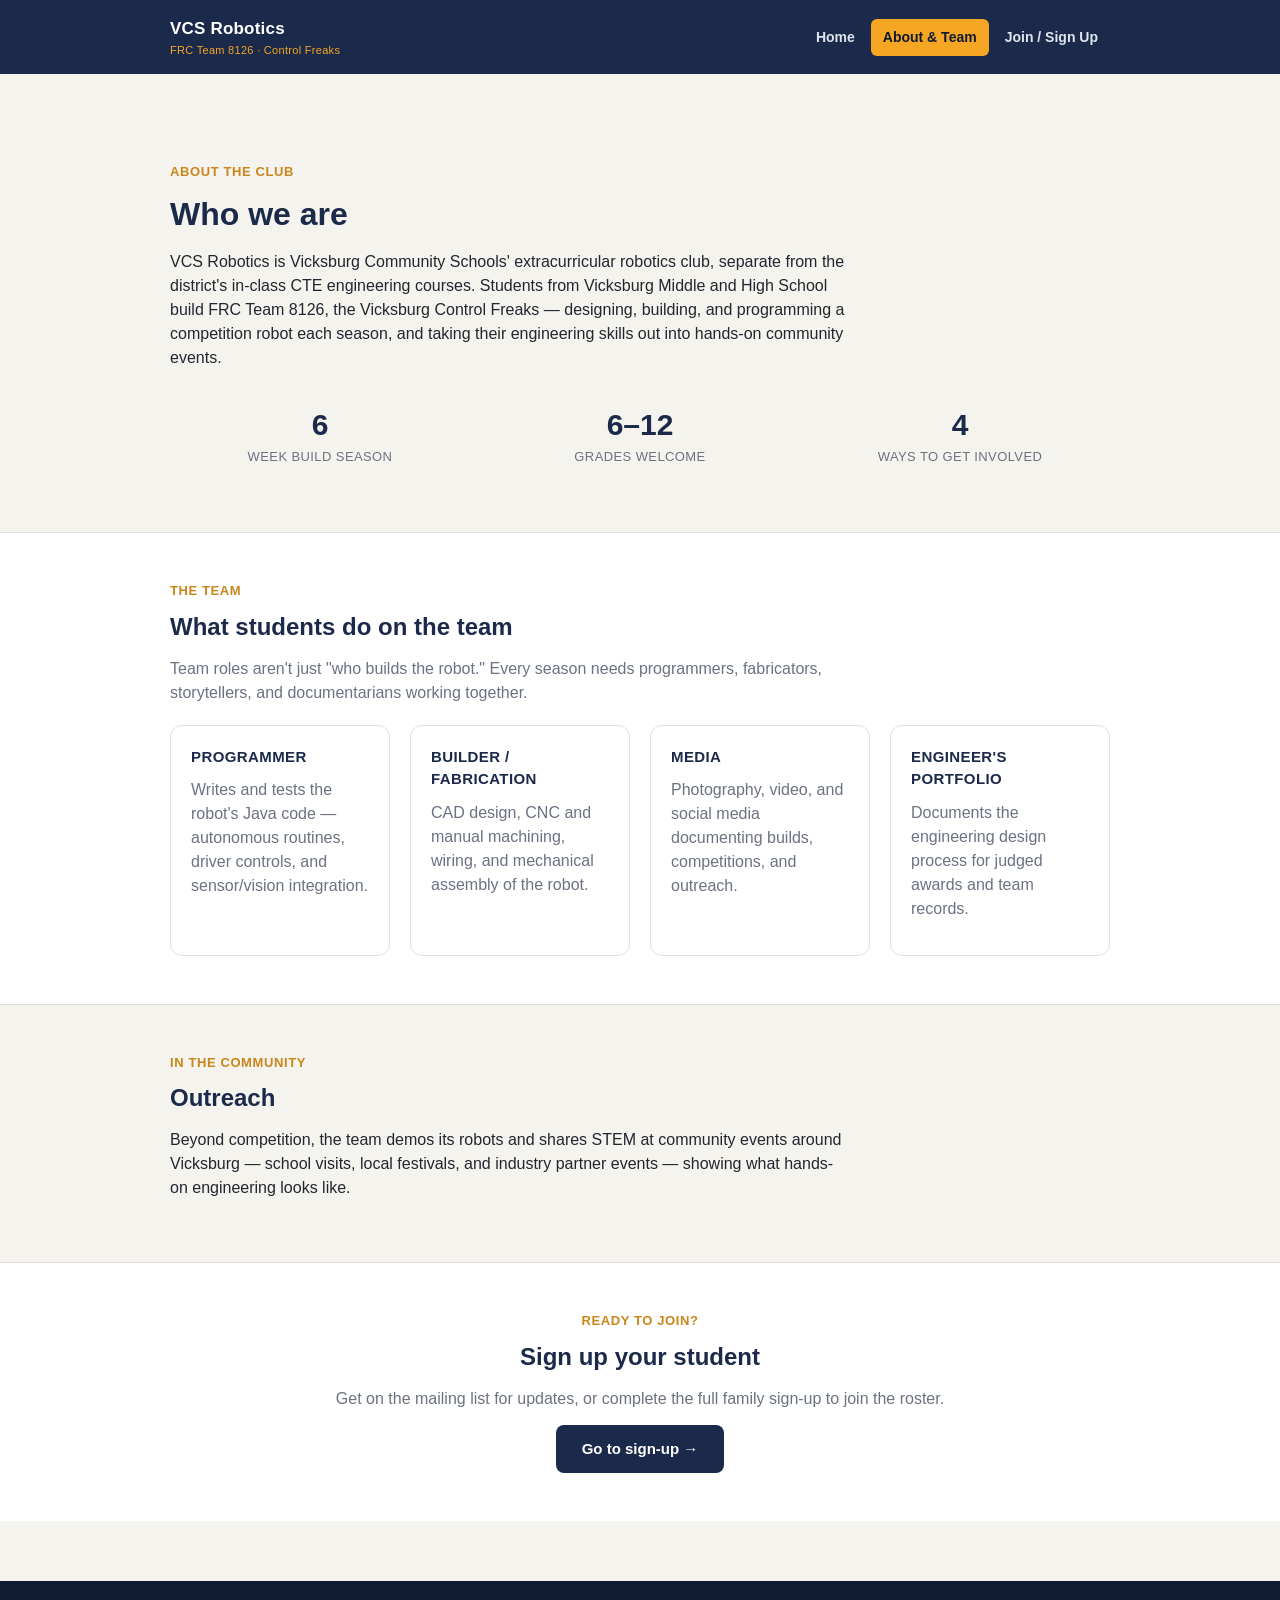
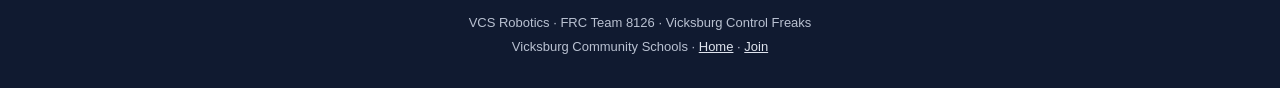
==== about.html @ a18f492f "Initial VCS Robotics club site: landing/about/join, subscribe+unsubscribe flow, admin export Co-Auth" ====
<!DOCTYPE html>
<html lang="en">
<head>
<meta charset="UTF-8">
<meta name="viewport" content="width=device-width, initial-scale=1.0">
<title>About &amp; Team — VCS Robotics</title>
<meta name="description" content="About VCS Robotics and FRC Team 8126, the Vicksburg Control Freaks.">
<link rel="stylesheet" href="css/style.css">
</head>
<body>

<header class="site-header">
  <div class="inner">
    <a class="brand" href="index.html">
      <span>
        <span class="brand-name">VCS Robotics</span>
        <span class="brand-sub">FRC Team 8126 · Control Freaks</span>
      </span>
    </a>
    <nav class="site-nav">
      <a href="index.html">Home</a>
      <a href="about.html" class="active">About &amp; Team</a>
      <a href="join.html">Join / Sign Up</a>
    </nav>
  </div>
</header>

<main>
  <section class="section">
    <div class="wrap">
      <p class="eyebrow">About the club</p>
      <h1>Who we are</h1>
      <p style="max-width:680px;">
        VCS Robotics is Vicksburg Community Schools' extracurricular robotics club, separate from the district's
        in-class CTE engineering courses. Students from Vicksburg Middle and High School build FRC Team 8126,
        the Vicksburg Control Freaks — designing, building, and programming a competition robot each season,
        and taking their engineering skills out into hands-on community events.
      </p>

      <div class="grid" style="margin-top:12px;">
        <div class="stat"><div class="num">6</div><div class="label">Week Build Season</div></div>
        <div class="stat"><div class="num">6–12</div><div class="label">Grades Welcome</div></div>
        <div class="stat"><div class="num">4</div><div class="label">Ways to Get Involved</div></div>
      </div>
    </div>
  </section>

  <section class="section section-alt">
    <div class="wrap">
      <p class="eyebrow">The team</p>
      <h2>What students do on the team</h2>
      <p class="muted" style="max-width:680px;">
        Team roles aren't just "who builds the robot." Every season needs programmers, fabricators,
        storytellers, and documentarians working together.
      </p>
      <div class="grid team-grid" style="margin-top:20px;">
        <div class="card">
          <h3>Programmer</h3>
          <p class="muted">Writes and tests the robot's Java code — autonomous routines, driver controls, and sensor/vision integration.</p>
        </div>
        <div class="card">
          <h3>Builder / Fabrication</h3>
          <p class="muted">CAD design, CNC and manual machining, wiring, and mechanical assembly of the robot.</p>
        </div>
        <div class="card">
          <h3>Media</h3>
          <p class="muted">Photography, video, and social media documenting builds, competitions, and outreach.</p>
        </div>
        <div class="card">
          <h3>Engineer's Portfolio</h3>
          <p class="muted">Documents the engineering design process for judged awards and team records.</p>
        </div>
      </div>
    </div>
  </section>

  <section class="section">
    <div class="wrap">
      <p class="eyebrow">In the community</p>
      <h2>Outreach</h2>
      <p style="max-width:680px;">
        Beyond competition, the team demos its robots and shares STEM at community events around Vicksburg —
        school visits, local festivals, and industry partner events — showing what hands-on engineering looks like.
      </p>
    </div>
  </section>

  <section class="section section-alt" style="text-align:center;">
    <div class="wrap">
      <p class="eyebrow">Ready to join?</p>
      <h2>Sign up your student</h2>
      <p class="muted">Get on the mailing list for updates, or complete the full family sign-up to join the roster.</p>
      <a class="btn btn-navy" href="join.html">Go to sign-up →</a>
    </div>
  </section>
</main>

<footer class="site-footer">
  <div class="wrap">
    <p>VCS Robotics · FRC Team 8126 · Vicksburg Control Freaks</p>
    <p>Vicksburg Community Schools · <a href="index.html">Home</a> · <a href="join.html">Join</a></p>
  </div>
</footer>

</body>
</html>
---- css/style.css ----
/* VCS Robotics Club — shared site styles
   Palette matches the CTE parent sign-up form (navy + gold/amber). */

:root {
  --navy: #1b2a4a;
  --navy-light: #2c4270;
  --navy-dark: #101a30;
  --gold: #f5a623;
  --gold-dark: #c9861b;
  --bg: #f5f3ee;
  --card: #ffffff;
  --text: #22262f;
  --muted: #6b7280;
  --border: #e2e0d8;
  --danger: #b3261e;
  --success: #1e7a3d;
}

* { box-sizing: border-box; }

html, body {
  margin: 0;
  padding: 0;
}

body {
  background: var(--bg);
  font-family: Arial, Helvetica, sans-serif;
  color: var(--text);
  line-height: 1.5;
}

a { color: var(--navy-light); }
a:hover { color: var(--navy); }

img { max-width: 100%; display: block; }

/* ── Site header / nav ─────────────────────────────────────── */
.site-header {
  background: var(--navy);
  color: #fff;
}

.site-header .inner {
  max-width: 980px;
  margin: 0 auto;
  padding: 16px 20px;
  display: flex;
  align-items: center;
  justify-content: space-between;
  gap: 16px;
  flex-wrap: wrap;
}

.brand {
  display: flex;
  align-items: center;
  gap: 10px;
  text-decoration: none;
  color: #fff;
}

.brand .brand-name {
  font-weight: bold;
  font-size: 17px;
  letter-spacing: 0.2px;
}

.brand .brand-sub {
  display: block;
  font-size: 11px;
  color: var(--gold);
  font-weight: normal;
  letter-spacing: 0.3px;
}

.site-nav {
  display: flex;
  gap: 4px;
  flex-wrap: wrap;
}

.site-nav a {
  color: #dfe4ee;
  text-decoration: none;
  font-size: 14px;
  font-weight: bold;
  padding: 8px 12px;
  border-radius: 6px;
}

.site-nav a:hover { background: var(--navy-light); color: #fff; }
.site-nav a.active { background: var(--gold); color: var(--navy-dark); }

/* ── Layout helpers ────────────────────────────────────────── */
.wrap { max-width: 980px; margin: 0 auto; padding: 0 20px; }
.narrow { max-width: 560px; margin: 0 auto; padding: 0 16px; }

main { padding: 40px 0 60px; }

.section { padding: 48px 0; }
.section + .section { border-top: 1px solid var(--border); }
.section-alt { background: #fff; }

.eyebrow {
  color: var(--gold-dark);
  font-size: 13px;
  font-weight: bold;
  text-transform: uppercase;
  letter-spacing: 0.6px;
  margin: 0 0 8px;
}

h1, h2, h3 { color: var(--navy); margin: 0 0 12px; }
h1 { font-size: 32px; }
h2 { font-size: 24px; }
h3 { font-size: 17px; }
p { margin: 0 0 14px; color: var(--text); }
.muted { color: var(--muted); }

/* ── Hero ──────────────────────────────────────────────────── */
.hero {
  background: linear-gradient(135deg, var(--navy) 0%, var(--navy-dark) 100%);
  color: #fff;
  padding: 64px 0;
  text-align: center;
}

.hero .eyebrow { color: var(--gold); }
.hero h1 { color: #fff; font-size: clamp(28px, 5vw, 44px); margin-bottom: 14px; }
.hero p.lead { color: #cfd6e4; font-size: 17px; max-width: 620px; margin: 0 auto 28px; }

.btn {
  display: inline-block;
  padding: 13px 26px;
  border-radius: 8px;
  font-size: 15px;
  font-weight: bold;
  text-decoration: none;
  cursor: pointer;
  border: none;
}

.btn-gold { background: var(--gold); color: var(--navy-dark); }
.btn-gold:hover { background: var(--gold-dark); color: var(--navy-dark); }
.btn-outline { background: transparent; color: #fff; border: 1.5px solid rgba(255,255,255,0.6); }
.btn-outline:hover { background: rgba(255,255,255,0.1); color: #fff; }
.btn-navy { background: var(--navy); color: #fff; }
.btn-navy:hover { background: var(--navy-light); color: #fff; }

.hero-actions { display: flex; gap: 12px; justify-content: center; flex-wrap: wrap; }

/* ── Cards / grids ─────────────────────────────────────────── */
.grid {
  display: grid;
  gap: 20px;
  grid-template-columns: repeat(auto-fit, minmax(220px, 1fr));
}

.card {
  background: var(--card);
  border: 1px solid var(--border);
  border-radius: 12px;
  padding: 20px;
}

.card h2, .card h3 {
  font-size: 15px;
  text-transform: uppercase;
  letter-spacing: 0.4px;
  color: var(--navy);
  margin: 0 0 10px;
}

.stat {
  text-align: center;
  padding: 18px 10px;
}
.stat .num { font-size: 30px; font-weight: bold; color: var(--navy); }
.stat .label { font-size: 13px; color: var(--muted); text-transform: uppercase; letter-spacing: 0.4px; }

.roles-grid, .team-grid { grid-template-columns: repeat(auto-fit, minmax(200px, 1fr)); }

/* ── Forms (shared by join / unsubscribe / admin) ─────────────*/
label {
  display: block;
  font-size: 13px;
  color: var(--muted);
  margin: 12px 0 4px;
}

input[type=text], input[type=email], input[type=tel], input[type=password], select {
  width: 100%;
  padding: 10px 12px;
  font-size: 15px;
  border: 1px solid var(--border);
  border-radius: 8px;
  background: #fff;
  color: var(--text);
}

input:focus, select:focus { outline: 2px solid var(--navy-light); outline-offset: 1px; }

.row2 { display: grid; grid-template-columns: 1fr 1fr; gap: 12px; }
@media (max-width: 520px) { .row2 { grid-template-columns: 1fr; } }

.child-block {
  border: 1px solid var(--border);
  border-radius: 10px;
  padding: 16px;
  margin-top: 14px;
  background: #fafafa;
  position: relative;
}

.child-title { font-size: 13px; font-weight: bold; color: var(--navy); margin-bottom: 4px; }

.remove-child {
  position: absolute; top: 12px; right: 12px;
  background: none; border: none; color: var(--danger);
  font-size: 13px; cursor: pointer; text-decoration: underline;
}

.roles { display: grid; grid-template-columns: 1fr 1fr; gap: 8px; margin-top: 6px; }
.roles label {
  display: flex; align-items: center; gap: 8px;
  font-size: 14px; color: var(--text); margin: 0;
  background: #fff; border: 1px solid var(--border);
  border-radius: 8px; padding: 8px 10px; cursor: pointer;
}
.roles input { width: auto; }

.add-child-btn, .submit-btn {
  width: 100%; padding: 13px; border-radius: 8px;
  font-size: 15px; font-weight: bold; cursor: pointer; margin-top: 16px; border: none;
}
.add-child-btn { background: #fff; border: 1.5px dashed var(--navy-light); color: var(--navy-light); }
.submit-btn { background: var(--navy); color: #fff; }
.submit-btn:disabled { opacity: 0.6; cursor: not-allowed; }

.error-msg { color: var(--danger); font-size: 13px; margin-top: 8px; display: none; }
.info-msg { color: var(--navy); font-size: 13px; margin-top: 8px; display: none; }

.confirm-screen { text-align: center; padding: 40px 20px; }
.confirm-screen h2 { color: var(--navy); font-size: 22px; }
.confirm-screen p { color: var(--muted); }
.confirm-screen .checkmark { font-size: 56px; display: block; margin-bottom: 16px; }
.confirm-screen button, .confirm-screen a.btn {
  margin-top: 20px;
}

/* ── Footer ────────────────────────────────────────────────── */
.site-footer {
  background: var(--navy-dark);
  color: #b9c1d1;
  padding: 28px 0;
  font-size: 13px;
  text-align: center;
}
.site-footer a { color: #dfe4ee; }
.site-footer p { color: #b9c1d1; margin: 4px 0; }

/* ── Misc ──────────────────────────────────────────────────── */
table { width: 100%; border-collapse: collapse; font-size: 14px; }
table th, table td { text-align: left; padding: 8px 10px; border-bottom: 1px solid var(--border); }
table th { color: var(--navy); font-size: 12px; text-transform: uppercase; letter-spacing: 0.3px; }

.badge {
  display: inline-block; padding: 2px 8px; border-radius: 999px;
  font-size: 11px; font-weight: bold; text-transform: uppercase;
}
.badge-subscribed { background: #e3f4e8; color: var(--success); }
.badge-unsubscribed { background: #f6e2e0; color: var(--danger); }
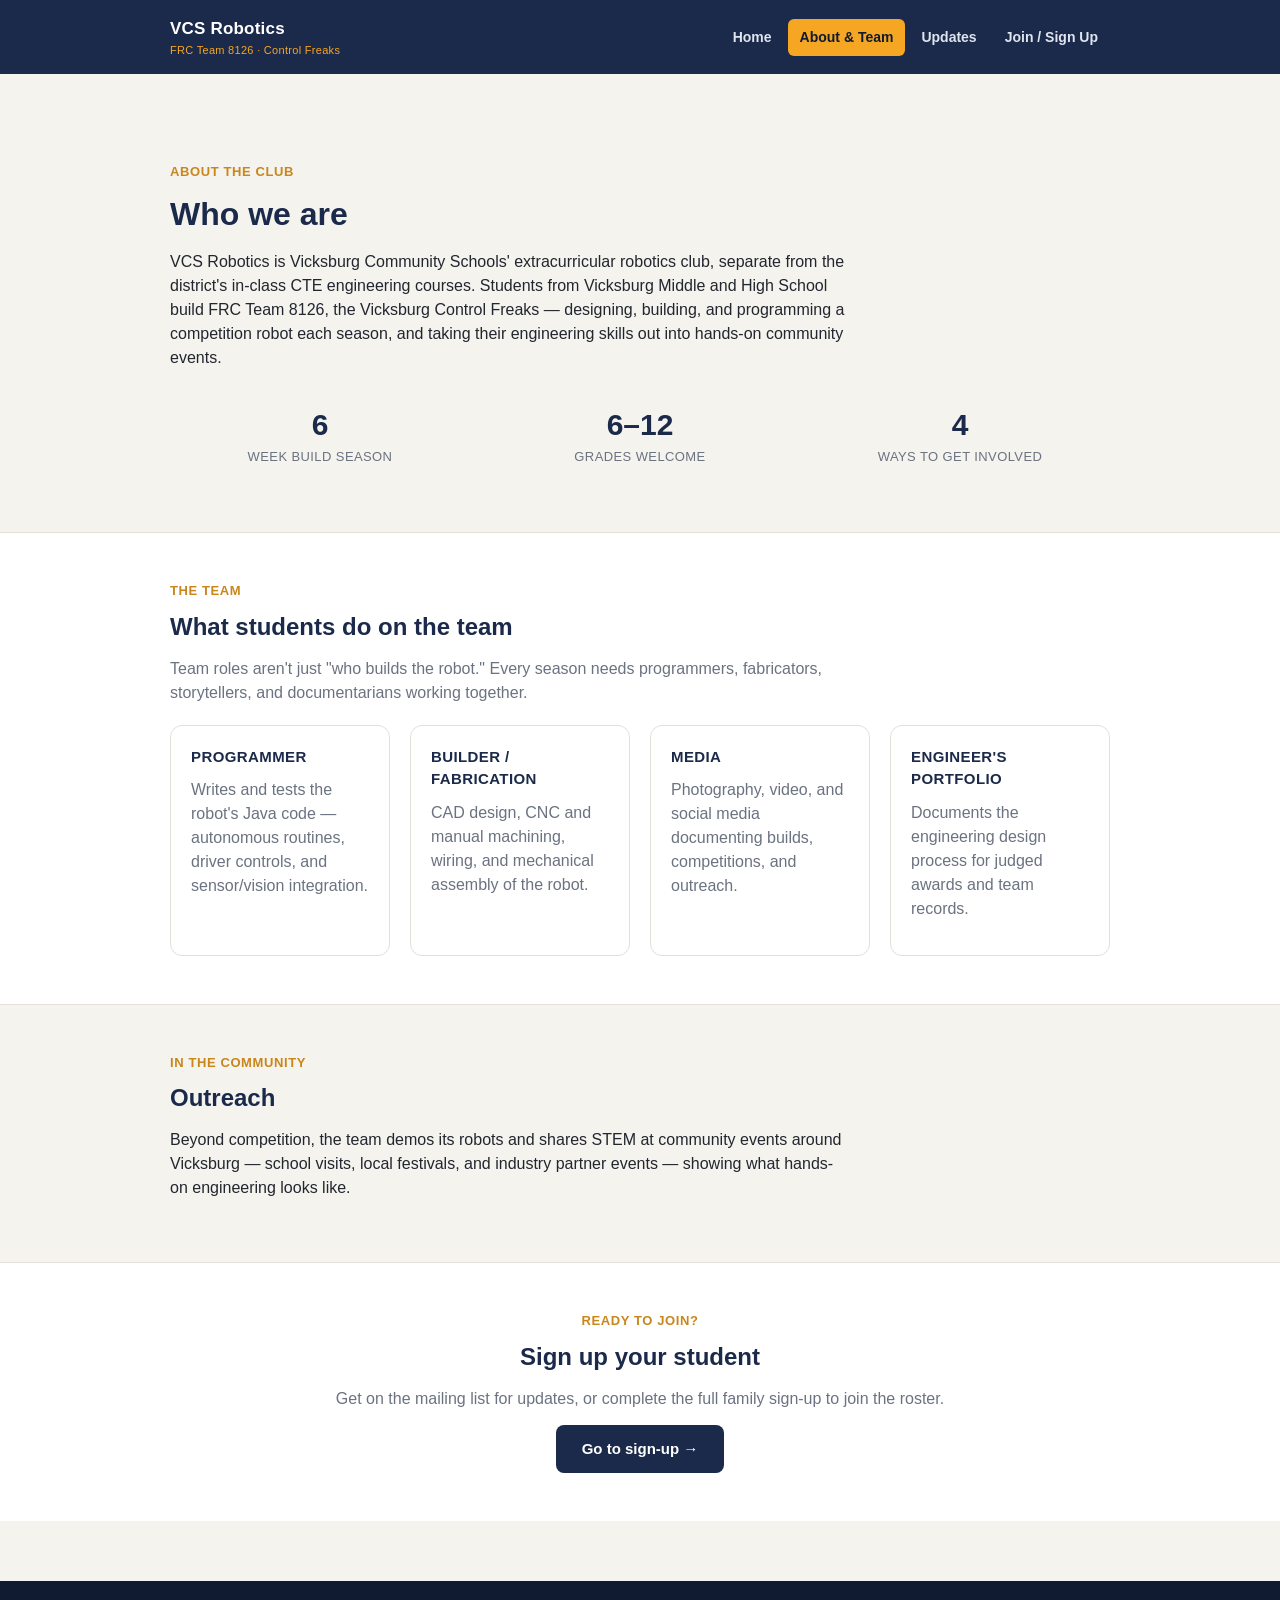
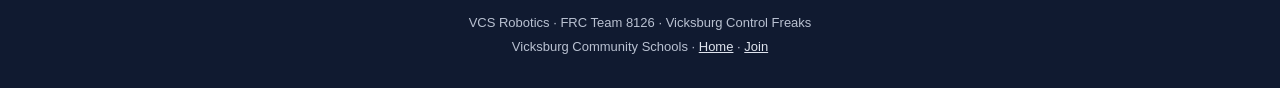
==== commit 2b9ec900: "Add team communications system, admin roster/quick-links - New "Communications" sheet + backend: pos" ====
--- a/about.html
+++ b/about.html
@@ -20,6 +20,7 @@
     <nav class="site-nav">
       <a href="index.html">Home</a>
       <a href="about.html" class="active">About &amp; Team</a>
+      <a href="updates.html">Updates</a>
       <a href="join.html">Join / Sign Up</a>
     </nav>
   </div>
--- a/css/style.css
+++ b/css/style.css
@@ -189,17 +189,20 @@
   margin: 12px 0 4px;
 }
 
-input[type=text], input[type=email], input[type=tel], input[type=password], select {
+input[type=text], input[type=email], input[type=tel], input[type=password], select, textarea {
   width: 100%;
   padding: 10px 12px;
   font-size: 15px;
+  font-family: inherit;
   border: 1px solid var(--border);
   border-radius: 8px;
   background: #fff;
   color: var(--text);
 }
 
-input:focus, select:focus { outline: 2px solid var(--navy-light); outline-offset: 1px; }
+textarea { resize: vertical; }
+
+input:focus, select:focus, textarea:focus { outline: 2px solid var(--navy-light); outline-offset: 1px; }
 
 .row2 { display: grid; grid-template-columns: 1fr 1fr; gap: 12px; }
 @media (max-width: 520px) { .row2 { grid-template-columns: 1fr; } }
@@ -271,3 +274,29 @@
 }
 .badge-subscribed { background: #e3f4e8; color: var(--success); }
 .badge-unsubscribed { background: #f6e2e0; color: var(--danger); }
+
+/* ── Team communications (updates.html) ───────────────────────*/
+.comm-card { margin-bottom: 24px; }
+.comm-date {
+  font-size: 12px; font-weight: bold; color: var(--muted);
+  text-transform: uppercase; letter-spacing: 0.5px; margin-bottom: 4px;
+}
+.comm-day {
+  font-weight: bold; color: var(--navy); font-size: 15px;
+  margin: 20px 0 8px; padding-top: 12px; border-top: 1px solid var(--border);
+}
+.comm-card .comm-day:first-of-type { margin-top: 6px; padding-top: 0; border-top: none; }
+.comm-event {
+  background: #fafafa; border-left: 3px solid var(--border); border-radius: 6px;
+  padding: 12px 14px; margin-bottom: 10px;
+}
+.comm-event-time { font-weight: bold; font-size: 13px; color: var(--text); }
+.comm-event-title { color: var(--navy); font-weight: bold; margin: 2px 0 4px; }
+.comm-event p { margin: 0; font-size: 13.5px; color: var(--muted); }
+.comm-highlight { background: #fff8e6; border-left-color: var(--gold); }
+.comm-alert {
+  background: #fff8e6; border: 1.5px solid var(--gold); border-radius: 8px;
+  padding: 14px 16px; margin: 18px 0;
+}
+.comm-alert-title { font-weight: bold; color: var(--gold-dark); margin-bottom: 6px; }
+.comm-alert p { margin: 0; font-size: 13.5px; color: var(--text); }
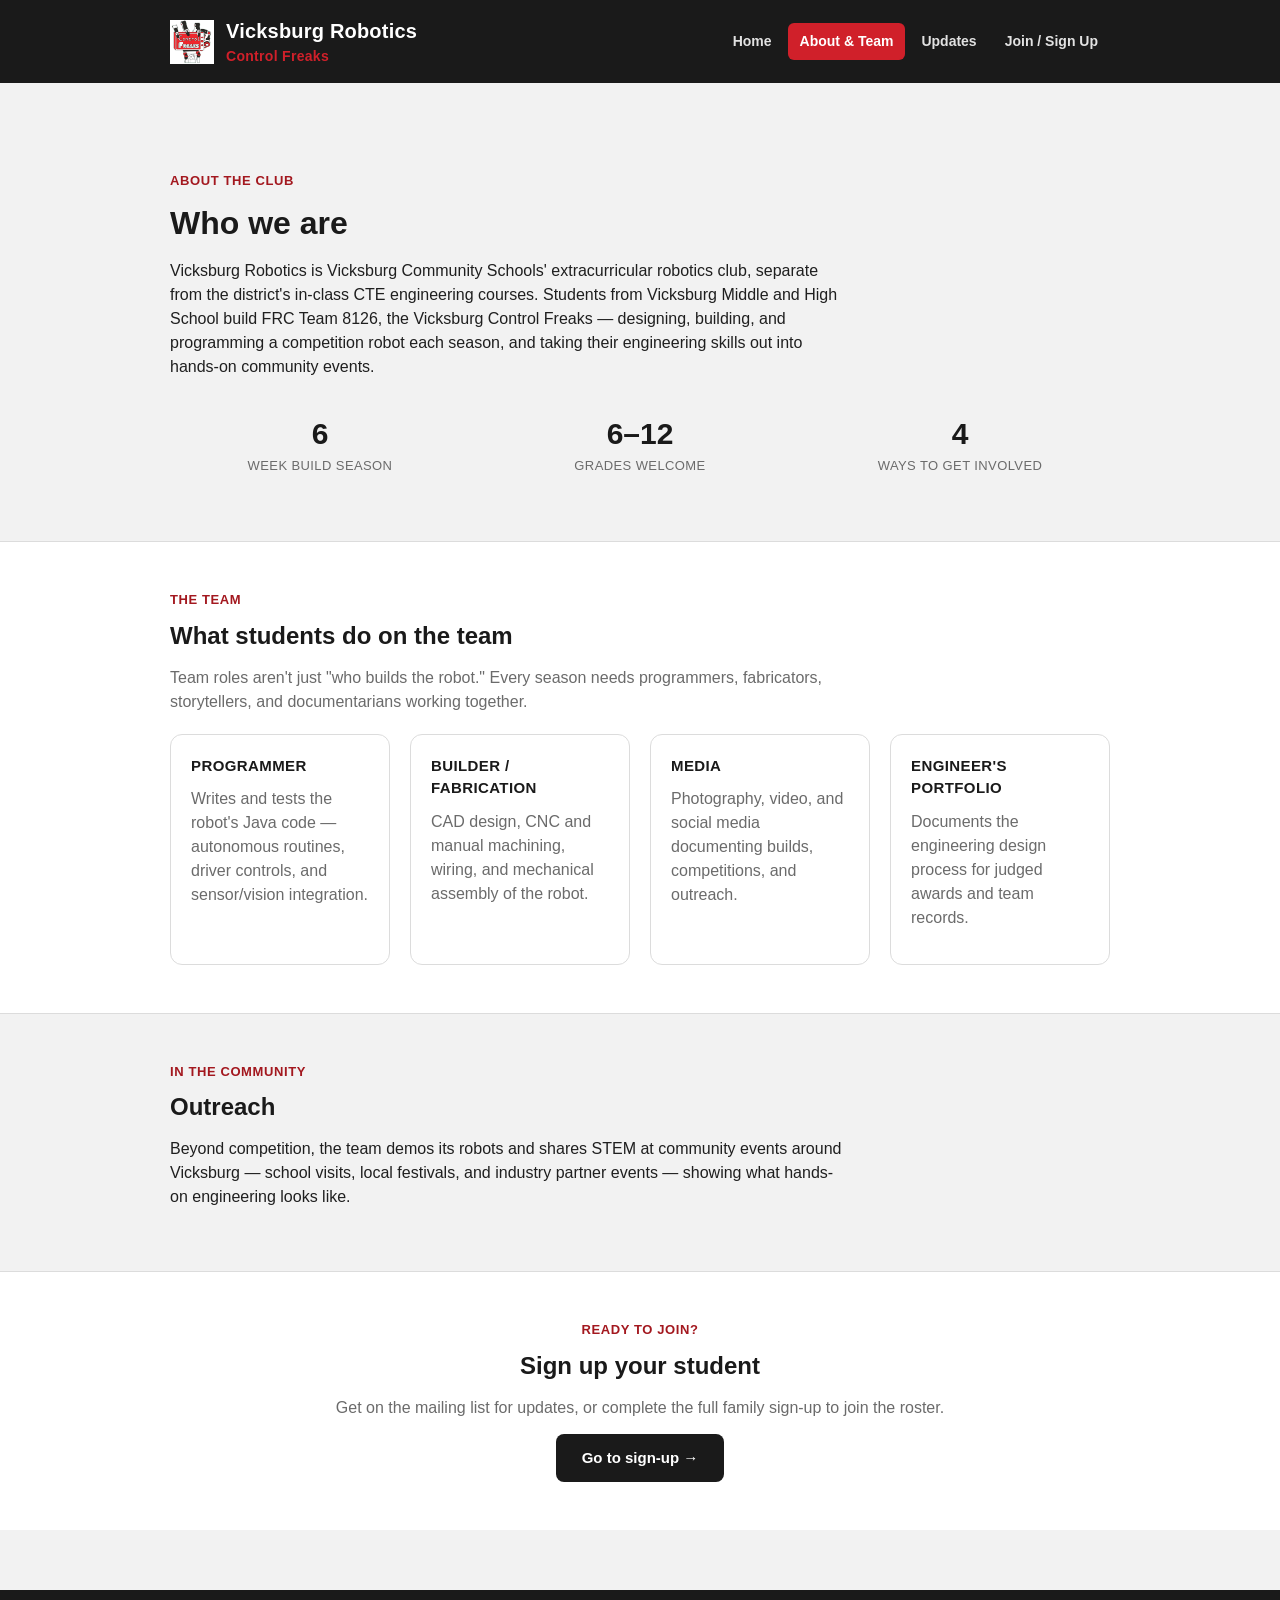
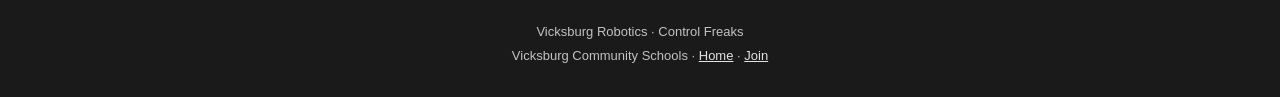
==== commit ae9710be: "Rebrand: Vicksburg Robotics, red/black/white/grey palette - "VCS Robotics" -> "Vicksburg Robotics" a" ====
--- a/about.html
+++ b/about.html
@@ -3,8 +3,8 @@
 <head>
 <meta charset="UTF-8">
 <meta name="viewport" content="width=device-width, initial-scale=1.0">
-<title>About &amp; Team — VCS Robotics</title>
-<meta name="description" content="About VCS Robotics and FRC Team 8126, the Vicksburg Control Freaks.">
+<title>About &amp; Team — Vicksburg Robotics</title>
+<meta name="description" content="About Vicksburg Robotics and FRC Team 8126, the Vicksburg Control Freaks.">
 <link rel="stylesheet" href="css/style.css">
 </head>
 <body>
@@ -12,9 +12,10 @@
 <header class="site-header">
   <div class="inner">
     <a class="brand" href="index.html">
+      <img class="brand-logo" src="img/control-freaks-logo.png" alt="Control Freaks logo">
       <span>
-        <span class="brand-name">VCS Robotics</span>
-        <span class="brand-sub">FRC Team 8126 · Control Freaks</span>
+        <span class="brand-name">Vicksburg Robotics</span>
+        <span class="brand-sub">Control Freaks</span>
       </span>
     </a>
     <nav class="site-nav">
@@ -32,7 +33,7 @@
       <p class="eyebrow">About the club</p>
       <h1>Who we are</h1>
       <p style="max-width:680px;">
-        VCS Robotics is Vicksburg Community Schools' extracurricular robotics club, separate from the district's
+        Vicksburg Robotics is Vicksburg Community Schools' extracurricular robotics club, separate from the district's
         in-class CTE engineering courses. Students from Vicksburg Middle and High School build FRC Team 8126,
         the Vicksburg Control Freaks — designing, building, and programming a competition robot each season,
         and taking their engineering skills out into hands-on community events.
@@ -98,7 +99,7 @@
 
 <footer class="site-footer">
   <div class="wrap">
-    <p>VCS Robotics · FRC Team 8126 · Vicksburg Control Freaks</p>
+    <p>Vicksburg Robotics · Control Freaks</p>
     <p>Vicksburg Community Schools · <a href="index.html">Home</a> · <a href="join.html">Join</a></p>
   </div>
 </footer>
--- a/css/style.css
+++ b/css/style.css
@@ -1,17 +1,16 @@
-/* VCS Robotics Club — shared site styles
-   Palette matches the CTE parent sign-up form (navy + gold/amber). */
+/* Vicksburg Robotics — shared site styles
+   Palette from the Control Freaks logo: red + white primary, black + grey secondary. */
 
 :root {
-  --navy: #1b2a4a;
-  --navy-light: #2c4270;
-  --navy-dark: #101a30;
-  --gold: #f5a623;
-  --gold-dark: #c9861b;
-  --bg: #f5f3ee;
+  --red: #d0202a;
+  --red-dark: #a3181f;
+  --black: #1a1a1a;
+  --black-light: #333333;
+  --bg: #f2f2f2;
   --card: #ffffff;
-  --text: #22262f;
-  --muted: #6b7280;
-  --border: #e2e0d8;
+  --text: #1f1f1f;
+  --muted: #6b6b6b;
+  --border: #dcdcdc;
   --danger: #b3261e;
   --success: #1e7a3d;
 }
@@ -30,14 +29,14 @@
   line-height: 1.5;
 }
 
-a { color: var(--navy-light); }
-a:hover { color: var(--navy); }
+a { color: var(--red); }
+a:hover { color: var(--red-dark); }
 
 img { max-width: 100%; display: block; }
 
 /* ── Site header / nav ─────────────────────────────────────── */
 .site-header {
-  background: var(--navy);
+  background: var(--black);
   color: #fff;
 }
 
@@ -55,22 +54,24 @@
 .brand {
   display: flex;
   align-items: center;
-  gap: 10px;
+  gap: 12px;
   text-decoration: none;
   color: #fff;
 }
 
+.brand .brand-logo { width: 44px; height: 44px; }
+
 .brand .brand-name {
   font-weight: bold;
-  font-size: 17px;
+  font-size: 20px;
   letter-spacing: 0.2px;
 }
 
 .brand .brand-sub {
   display: block;
-  font-size: 11px;
-  color: var(--gold);
-  font-weight: normal;
+  font-size: 14px;
+  color: var(--red);
+  font-weight: bold;
   letter-spacing: 0.3px;
 }
 
@@ -81,7 +82,7 @@
 }
 
 .site-nav a {
-  color: #dfe4ee;
+  color: #e2e2e2;
   text-decoration: none;
   font-size: 14px;
   font-weight: bold;
@@ -89,8 +90,8 @@
   border-radius: 6px;
 }
 
-.site-nav a:hover { background: var(--navy-light); color: #fff; }
-.site-nav a.active { background: var(--gold); color: var(--navy-dark); }
+.site-nav a:hover { background: var(--black-light); color: #fff; }
+.site-nav a.active { background: var(--red); color: #fff; }
 
 /* ── Layout helpers ────────────────────────────────────────── */
 .wrap { max-width: 980px; margin: 0 auto; padding: 0 20px; }
@@ -103,7 +104,7 @@
 .section-alt { background: #fff; }
 
 .eyebrow {
-  color: var(--gold-dark);
+  color: var(--red-dark);
   font-size: 13px;
   font-weight: bold;
   text-transform: uppercase;
@@ -111,7 +112,7 @@
   margin: 0 0 8px;
 }
 
-h1, h2, h3 { color: var(--navy); margin: 0 0 12px; }
+h1, h2, h3 { color: var(--black); margin: 0 0 12px; }
 h1 { font-size: 32px; }
 h2 { font-size: 24px; }
 h3 { font-size: 17px; }
@@ -120,15 +121,15 @@
 
 /* ── Hero ──────────────────────────────────────────────────── */
 .hero {
-  background: linear-gradient(135deg, var(--navy) 0%, var(--navy-dark) 100%);
+  background: linear-gradient(135deg, var(--black) 0%, #000000 100%);
   color: #fff;
   padding: 64px 0;
   text-align: center;
 }
 
-.hero .eyebrow { color: var(--gold); }
+.hero .eyebrow { color: var(--red); }
 .hero h1 { color: #fff; font-size: clamp(28px, 5vw, 44px); margin-bottom: 14px; }
-.hero p.lead { color: #cfd6e4; font-size: 17px; max-width: 620px; margin: 0 auto 28px; }
+.hero p.lead { color: #d8d8d8; font-size: 17px; max-width: 620px; margin: 0 auto 28px; }
 
 .btn {
   display: inline-block;
@@ -141,12 +142,15 @@
   border: none;
 }
 
-.btn-gold { background: var(--gold); color: var(--navy-dark); }
-.btn-gold:hover { background: var(--gold-dark); color: var(--navy-dark); }
+/* Class names are historical (from the old navy/gold palette) — .btn-gold is
+   the red accent button, .btn-navy is the black one. Left unrenamed since
+   every page references these class names directly. */
+.btn-gold { background: var(--red); color: #fff; }
+.btn-gold:hover { background: var(--red-dark); color: #fff; }
 .btn-outline { background: transparent; color: #fff; border: 1.5px solid rgba(255,255,255,0.6); }
 .btn-outline:hover { background: rgba(255,255,255,0.1); color: #fff; }
-.btn-navy { background: var(--navy); color: #fff; }
-.btn-navy:hover { background: var(--navy-light); color: #fff; }
+.btn-navy { background: var(--black); color: #fff; }
+.btn-navy:hover { background: var(--black-light); color: #fff; }
 
 .hero-actions { display: flex; gap: 12px; justify-content: center; flex-wrap: wrap; }
 
@@ -164,11 +168,15 @@
   padding: 20px;
 }
 
+.card-link { transition: border-color 0.15s ease, box-shadow 0.15s ease; }
+.card-link:hover { border-color: var(--red); box-shadow: 0 2px 8px rgba(0,0,0,0.08); }
+@media (prefers-reduced-motion: reduce) { .card-link { transition: none; } }
+
 .card h2, .card h3 {
   font-size: 15px;
   text-transform: uppercase;
   letter-spacing: 0.4px;
-  color: var(--navy);
+  color: var(--black);
   margin: 0 0 10px;
 }
 
@@ -176,7 +184,7 @@
   text-align: center;
   padding: 18px 10px;
 }
-.stat .num { font-size: 30px; font-weight: bold; color: var(--navy); }
+.stat .num { font-size: 30px; font-weight: bold; color: var(--black); }
 .stat .label { font-size: 13px; color: var(--muted); text-transform: uppercase; letter-spacing: 0.4px; }
 
 .roles-grid, .team-grid { grid-template-columns: repeat(auto-fit, minmax(200px, 1fr)); }
@@ -202,7 +210,7 @@
 
 textarea { resize: vertical; }
 
-input:focus, select:focus, textarea:focus { outline: 2px solid var(--navy-light); outline-offset: 1px; }
+input:focus, select:focus, textarea:focus { outline: 2px solid var(--red); outline-offset: 1px; }
 
 .row2 { display: grid; grid-template-columns: 1fr 1fr; gap: 12px; }
 @media (max-width: 520px) { .row2 { grid-template-columns: 1fr; } }
@@ -216,7 +224,7 @@
   position: relative;
 }
 
-.child-title { font-size: 13px; font-weight: bold; color: var(--navy); margin-bottom: 4px; }
+.child-title { font-size: 13px; font-weight: bold; color: var(--black); margin-bottom: 4px; }
 
 .remove-child {
   position: absolute; top: 12px; right: 12px;
@@ -237,15 +245,15 @@
   width: 100%; padding: 13px; border-radius: 8px;
   font-size: 15px; font-weight: bold; cursor: pointer; margin-top: 16px; border: none;
 }
-.add-child-btn { background: #fff; border: 1.5px dashed var(--navy-light); color: var(--navy-light); }
-.submit-btn { background: var(--navy); color: #fff; }
+.add-child-btn { background: #fff; border: 1.5px dashed var(--red); color: var(--red); }
+.submit-btn { background: var(--black); color: #fff; }
 .submit-btn:disabled { opacity: 0.6; cursor: not-allowed; }
 
 .error-msg { color: var(--danger); font-size: 13px; margin-top: 8px; display: none; }
-.info-msg { color: var(--navy); font-size: 13px; margin-top: 8px; display: none; }
+.info-msg { color: var(--black); font-size: 13px; margin-top: 8px; display: none; }
 
 .confirm-screen { text-align: center; padding: 40px 20px; }
-.confirm-screen h2 { color: var(--navy); font-size: 22px; }
+.confirm-screen h2 { color: var(--black); font-size: 22px; }
 .confirm-screen p { color: var(--muted); }
 .confirm-screen .checkmark { font-size: 56px; display: block; margin-bottom: 16px; }
 .confirm-screen button, .confirm-screen a.btn {
@@ -254,19 +262,19 @@
 
 /* ── Footer ────────────────────────────────────────────────── */
 .site-footer {
-  background: var(--navy-dark);
-  color: #b9c1d1;
+  background: var(--black);
+  color: #c2c2c2;
   padding: 28px 0;
   font-size: 13px;
   text-align: center;
 }
-.site-footer a { color: #dfe4ee; }
-.site-footer p { color: #b9c1d1; margin: 4px 0; }
+.site-footer a { color: #e2e2e2; }
+.site-footer p { color: #c2c2c2; margin: 4px 0; }
 
 /* ── Misc ──────────────────────────────────────────────────── */
 table { width: 100%; border-collapse: collapse; font-size: 14px; }
 table th, table td { text-align: left; padding: 8px 10px; border-bottom: 1px solid var(--border); }
-table th { color: var(--navy); font-size: 12px; text-transform: uppercase; letter-spacing: 0.3px; }
+table th { color: var(--black); font-size: 12px; text-transform: uppercase; letter-spacing: 0.3px; }
 
 .badge {
   display: inline-block; padding: 2px 8px; border-radius: 999px;
@@ -282,7 +290,7 @@
   text-transform: uppercase; letter-spacing: 0.5px; margin-bottom: 4px;
 }
 .comm-day {
-  font-weight: bold; color: var(--navy); font-size: 15px;
+  font-weight: bold; color: var(--black); font-size: 15px;
   margin: 20px 0 8px; padding-top: 12px; border-top: 1px solid var(--border);
 }
 .comm-card .comm-day:first-of-type { margin-top: 6px; padding-top: 0; border-top: none; }
@@ -291,12 +299,12 @@
   padding: 12px 14px; margin-bottom: 10px;
 }
 .comm-event-time { font-weight: bold; font-size: 13px; color: var(--text); }
-.comm-event-title { color: var(--navy); font-weight: bold; margin: 2px 0 4px; }
+.comm-event-title { color: var(--black); font-weight: bold; margin: 2px 0 4px; }
 .comm-event p { margin: 0; font-size: 13.5px; color: var(--muted); }
-.comm-highlight { background: #fff8e6; border-left-color: var(--gold); }
+.comm-highlight { background: #fdecec; border-left-color: var(--red); }
 .comm-alert {
-  background: #fff8e6; border: 1.5px solid var(--gold); border-radius: 8px;
+  background: #fdecec; border: 1.5px solid var(--red); border-radius: 8px;
   padding: 14px 16px; margin: 18px 0;
 }
-.comm-alert-title { font-weight: bold; color: var(--gold-dark); margin-bottom: 6px; }
+.comm-alert-title { font-weight: bold; color: var(--red-dark); margin-bottom: 6px; }
 .comm-alert p { margin: 0; font-size: 13.5px; color: var(--text); }
